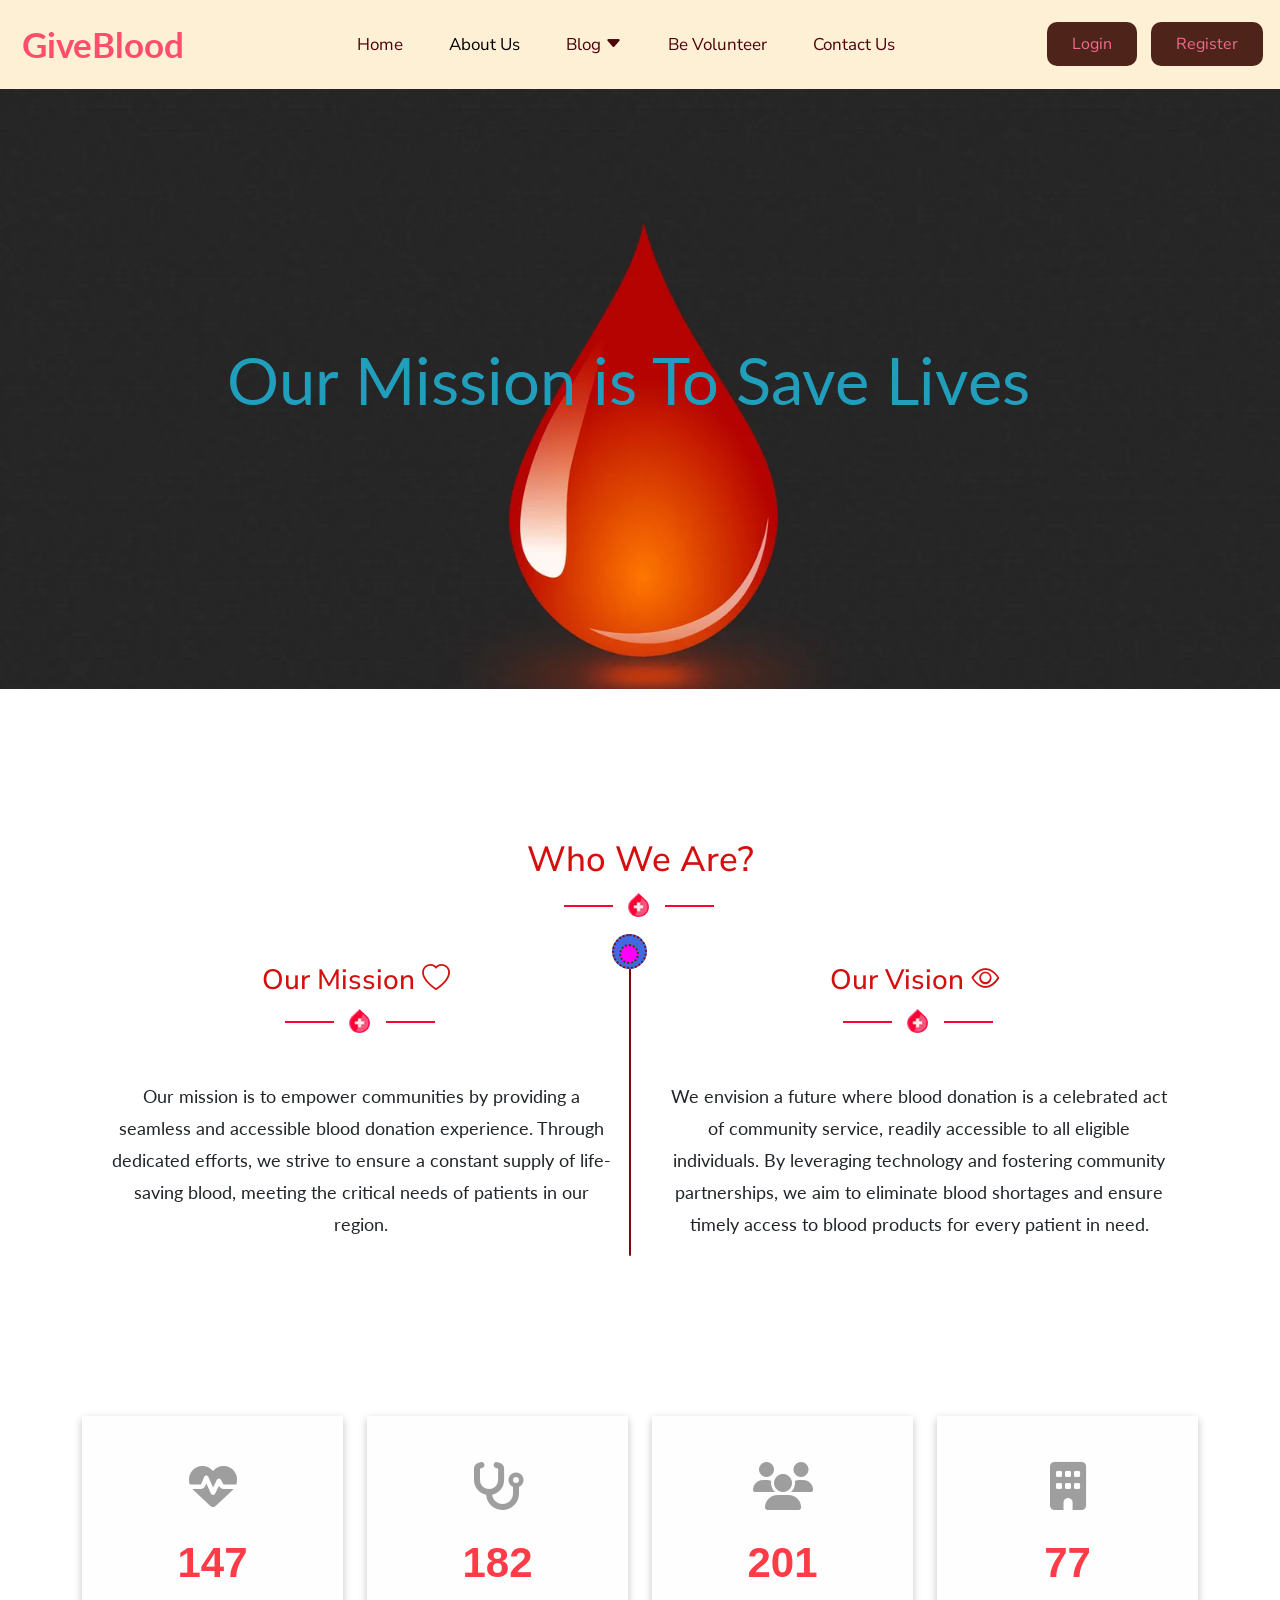
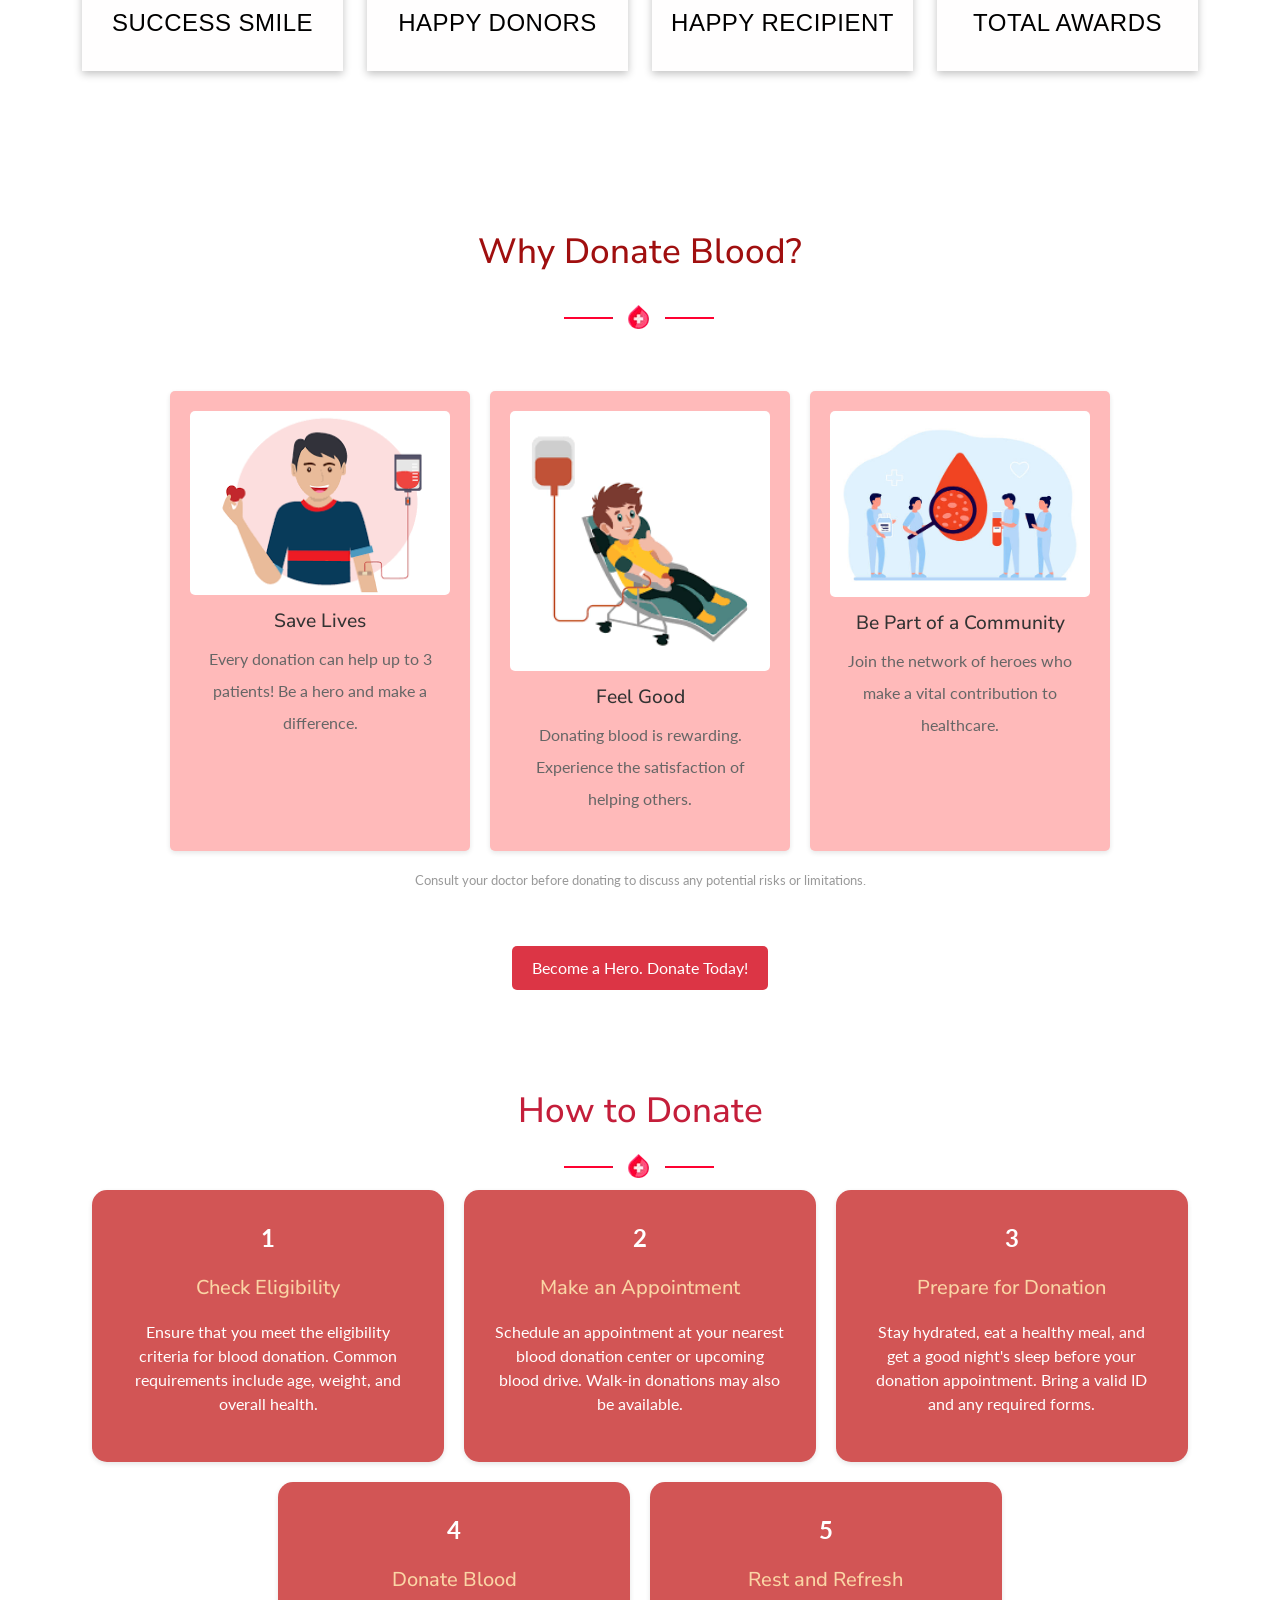
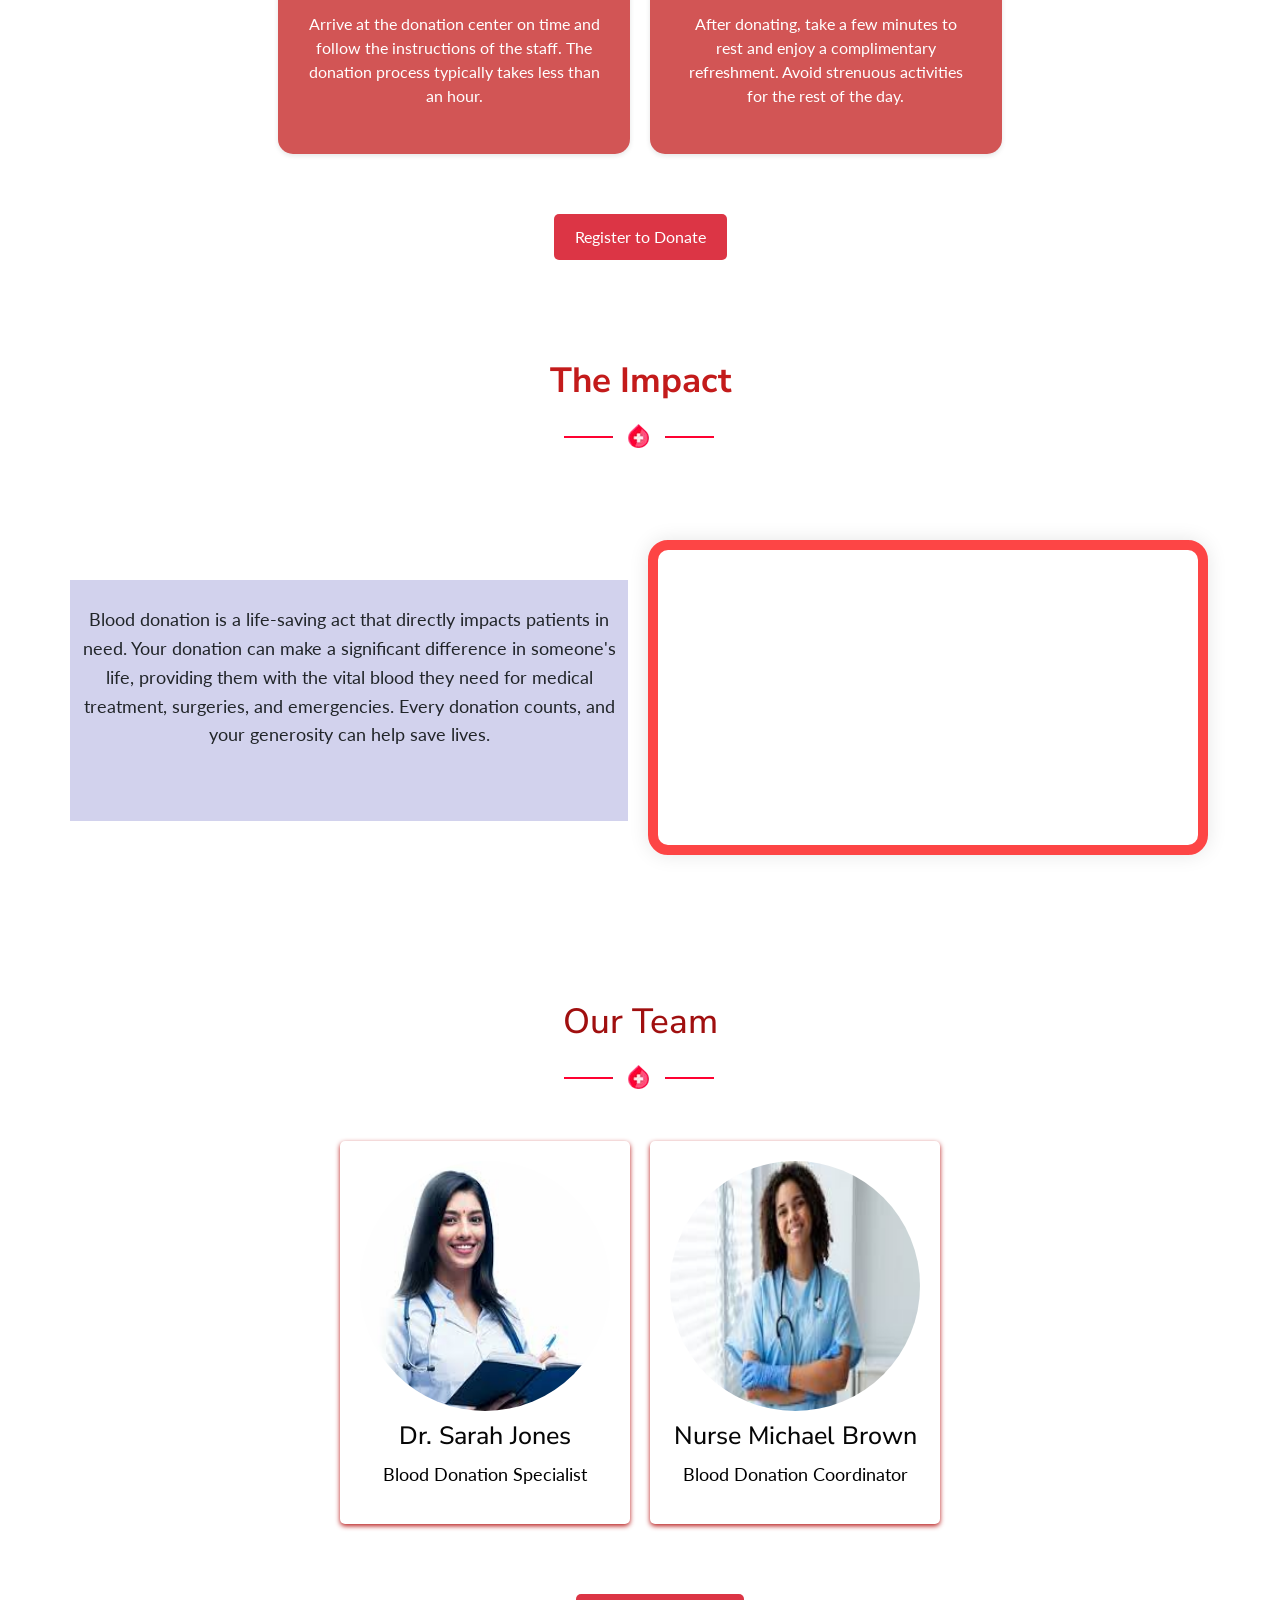
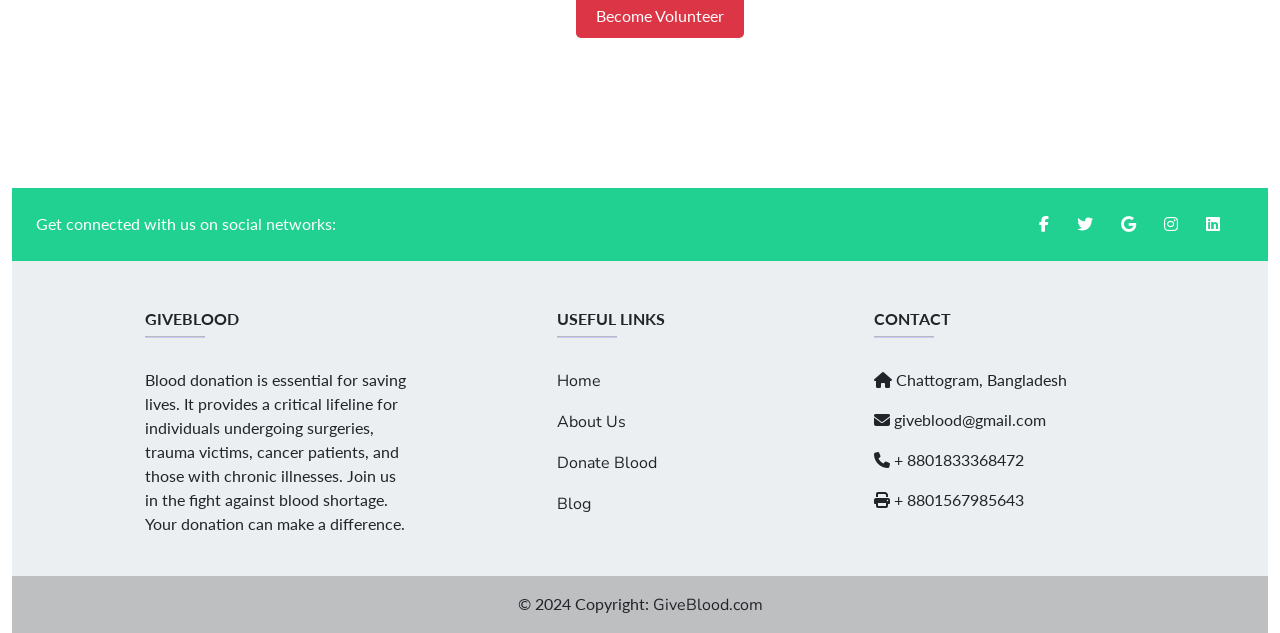
==== about.html @ bc2e9f0e "init" ====
<!DOCTYPE html>
<html lang="en">
<head>
    <meta charset="UTF-8">
    <meta name="viewport" content="width=device-width, initial-scale=1.0">
    <title>Give Blood -About Us</title>

    <!-- font awesome cdn -->
    <link rel="stylesheet" href="https://cdnjs.cloudflare.com/ajax/libs/font-awesome/6.5.2/css/all.min.css" integrity="sha512-SnH5WK+bZxgPHs44uWIX+LLJAJ9/2PkPKZ5QiAj6Ta86w+fsb2TkcmfRyVX3pBnMFcV7oQPJkl9QevSCWr3W6A==" crossorigin="anonymous" referrerpolicy="no-referrer" />
    <!-- google fonts link (Nunito) -->
    <link rel="preconnect" href="https://fonts.googleapis.com">
    <link rel="preconnect" href="https://fonts.gstatic.com" crossorigin>
    <link href="https://fonts.googleapis.com/css2?family=Nunito+Sans:ital,opsz,wght@0,6..12,200..   1000;1,6..12,200..1000&display=swap" rel="stylesheet">
    <!-- Lato font family link -->
    <link rel="preconnect" href="https://fonts.googleapis.com">
    <link rel="preconnect" href="https://fonts.gstatic.com" crossorigin>
    <link href="https://fonts.googleapis.com/css2?family=Lato:ital,wght@0,100;0,300;0,400;0,700;0,  900;1,100;1,300;1,400;1,700;1,900&display=swap" rel="stylesheet">

    <!-- bootstrap icon cdn -->
    <link rel="stylesheet" href="https://cdn.jsdelivr.net/npm/bootstrap-icons@1.11.3/font/bootstrap-icons.min.css">
    <!-- bootstrap css link -->
    <link rel="stylesheet" href="./assets/vendors/css/bootstrap.min.css">
    <!-- reset css link -->
    <link rel="stylesheet" href="./assets/css/reset.css">
    <!-- main css link -->
    <link rel="stylesheet" href="./assets/css/style.css">
    <!-- responsive css link -->
    <link rel="stylesheet" href="./assets/css/responsive.css">
</head>
<body>
    <!-- Header Start -->
    <header>
        <nav class="navbar navbar-expand-lg">
            <div class="container-fluid">
              <a class="navbar-brand" href="index.html">GiveBlood</a>
              <button class="navbar-toggler" type="button" data-bs-toggle="collapse" data-bs-target="#navbarSupportedContent" aria-controls="navbarSupportedContent" aria-expanded="false" aria-label="Toggle navigation">
                <span class="navbar-toggler-icon"></span>
              </button>
              <div class="collapse navbar-collapse justify-content-between" id="navbarSupportedContent">
                <ul class="navbar-nav ms-auto mb-2 mb-lg-0">
                  <li class="nav-item">
                    <a class="nav-link"  href="index.html">Home</a>
                  </li>
                  <li class="nav-item">
                    <a class="nav-link active" aria-current="page" href="about.html">About Us</a>
                  </li>
                  <li class="nav-item dropdown">
                    <a class="nav-link dropdown-toggle" href="blog.html" role="button" data-bs-toggle="dropdown" aria-expanded="false">
                      Blog <i class="bi bi-caret-down-fill"></i>
                    </a>
                    <ul class="dropdown-menu">
                      <li><a class="dropdown-item" href="blog.html">Blood Donation Tips</a></li>
                      <li><a class="dropdown-item" href="blog.html">Health & Wellness</a></li>
                      <li><a class="dropdown-item" href="blog.html">Community & Events</a></li>
                      <li><a class="dropdown-item" href="blog.html">Gallery</a></li>
                      <li><a class="dropdown-item" href="blog.html">Campaigns</a></li>
                      <li><a class="dropdown-item" href="blog.html">FAQs</a></li>
                    </ul>
                  </li>
                  <li class="nav-item">
                    <a class="nav-link" href="volunteer.html">Be Volunteer</a>
                  </li>
                  <li class="nav-item">
                    <a class="nav-link" href="contact.html">Contact Us</a>
                  </li>
                </ul>
                <div class="button ms-auto">
                  <button><a class="nav-link" href="login.html">Login</a></button>
                  <button><a class="nav-link" href="register.html">Register</a></button>
              </div>
              </div>
            </div>
          </nav>
    </header>
    <!-- Header End -->

    <!-- main section start -->
    <main>
        <!-- hero mission section start -->
        <section id="hero_about">
            <div class="container">
                <div class="row space col-lg-12">
                    <p>Our Mission is To Save Lives</p>
                </div>
            </div>
        </section>
        <!-- hero mission end -->
        

        <!-- our mission and vision start -->
        <section id="mission_vision">
            <span><h2>Who We Are?</h2></span>
            <img src="./assets/image/heading_line.png" alt="" class="text-center">
            <div class="container">
                <div class="mission ">
                    <h2>Our Mission <i class="bi bi-heart"></i></h2>
                    <img src="./assets/image/heading_line.png" alt="" class="text-center">
                    <p>Our mission is to empower communities by providing a seamless and accessible blood donation experience. Through dedicated efforts, we strive to ensure a constant supply of life-saving blood, meeting the critical needs of patients in our region.
                    </p>
                </div>
                <div class="vision">
                    <h2>Our Vision <i class="bi bi-eye"></i></h2>
                    <img src="./assets/image/heading_line.png" alt="" class="text-center">
                    <p>We envision a future where blood donation is a celebrated act of community service, readily accessible to all eligible individuals. By leveraging technology and fostering community partnerships, we aim to eliminate blood shortages and ensure timely access to blood products for every patient in need.</p>
                </div>
            </div>
        </section>
        <!-- our mission and vision end -->
        <!-- counter up section start -->
        <section class="section-counter">
          <div class="container">
            <div class="row">

              <div class="col-lg-3 col-md-6 col-sm-6 col-xs-12">
                <div class="counter-block text-center">
                  <i class="fa fa-heartbeat icon"></i>
                  <span class="counter">2578</span>                            
                  <h4>Success Smile</h4>
                </div>
              </div>

              <div class="col-lg-3 col-md-6 col-sm-6 col-xs-12">
                <div class="counter-block text-center">
                  <i class="fa fa-stethoscope icon"></i>
                  <span class="counter">3235</span>                            
                  <h4>Happy Donors</h4>
                </div>
              </div>

              <div class="col-lg-3 col-md-6 col-sm-6 col-xs-12">
                <div class="counter-block text-center">
                  <i class="fa fa-users icon"></i>
                  <span class="counter">3568</span>                             
                  <h4>Happy Recipient</h4>
                </div>
              </div>

              <div class="col-lg-3 col-md-6 col-sm-6 col-xs-12">
                <div class="counter-block text-center">
                  <i class="fa fa-building icon"></i>
                  <span class="counter">1364</span>                            
                  <h4>Total Awards</h4>
                </div>
              </div>
            </div>
          </div>
        </section>
        <!-- counter up section end -->
        <!-- why donate blood start -->
        <section class="why-donate">
            <h2>Why Donate Blood?</h2>
            <img src="./assets/image/heading_line.png" alt="" class="text-center">
            <div class="card-container">
              <div class="benefit-card col-lg-6 col-md-4">
                <img src="./assets/image/why_donate_blood_img_1.png" alt="Smiling South Asian woman after donating blood">
                <h3>Save Lives</h3>
                <p>Every donation can help up to 3 patients! Be a hero and make a difference.</p>
              </div>
              <div class="benefit-card col-lg-6 col-md-4">
                <img src="./assets/image/why_donate_blood_img_22.jpg" alt="Latino man giving thumbs up while donating blood">
                <h3>Feel Good</h3>
                <p>Donating blood is rewarding. Experience the satisfaction of helping others.</p>
              </div>
              <div class="benefit-card col-lg-6 col-md-4">
                <img src="./assets/image/donate_3.jpg" alt="Group of diverse friends at a blood drive">
                <h3>Be Part of a Community</h3>
                <p>Join the network of heroes who make a vital contribution to healthcare.</p>
              </div>
            </div>
            <p class="disclaimer">Consult your doctor before donating to discuss any potential risks or limitations.</p>
            <a href="login.html" class="btn btn-primary">Become a Hero. Donate Today!</a>
          </section>
          <!-- why donate blood end -->
          
          <!-- how to donate start -->
          
         <section id="how-to-donate" class="section">
            <div class="container">
                <h2>How to Donate</h2>
                <img src="./assets/image/heading_line.png" alt="" class="text-center">
                <div class="steps col-lg-12 col-md-6">
                    <div class="step">
                        <div class="step-number">1</div>
                        <div class="step-content">
                            <h3>Check Eligibility</h3>
                            <p>Ensure that you meet the eligibility criteria for blood donation. Common requirements include age, weight, and overall health.</p>
                        </div>
                    </div>
                    <div class="step col-lg-12 col-md-6">
                        <div class="step-number">2</div>
                        <div class="step-content">
                            <h3>Make an Appointment</h3>
                            <p>Schedule an appointment at your nearest blood donation center or upcoming blood drive. Walk-in donations may also be available.</p>
                        </div>
                    </div>
                    <div class="step col-lg-12 col-md-6">
                        <div class="step-number">3</div>
                        <div class="step-content">
                            <h3>Prepare for Donation</h3>
                            <p>Stay hydrated, eat a healthy meal, and get a good night's sleep before your donation appointment. Bring a valid ID and any required forms.</p>
                        </div>
                    </div>
                    <div class="step col-lg-12 col-md-6">
                        <div class="step-number">4</div>
                        <div class="step-content">
                            <h3>Donate Blood</h3>
                            <p>Arrive at the donation center on time and follow the instructions of the staff. The donation process typically takes less than an hour.</p>
                        </div>
                    </div>
                    <div class="step col-lg-12 col-md-6">
                        <div class="step-number">5</div>
                        <div class="step-content">
                            <h3>Rest and Refresh</h3>
                            <p>After donating, take a few minutes to rest and enjoy a complimentary refreshment. Avoid strenuous activities for the rest of the day.</p>
                        </div>
                    </div>
                </div>
                <div class="btn-container">
                    <a href="register.html" class="btn">Register to Donate</a>
                </div>
            </div>
        </section> 
          <!-- how to donate end -->
        
 <!-- impect -->
  <section id="impact">
    <div class="container">
        <h2>The Impact</h2>
        <img src="./assets/image/heading_line.png" alt="" class="text-center">
        <p><img src="./image/heading_line.png" alt=""></p>
        <div class="row col-lg-12 col-md-4">
            <div class="text-block col-lg-12 col-md-4">
                <p>Blood donation is a life-saving act that directly impacts patients in need. Your donation can make a significant difference in someone's life, providing them with the vital blood they need for medical treatment, surgeries, and emergencies. Every donation counts, and your generosity can help save lives.</p>
            </div>
            <div class="video-testimonial col-lg-12 col-md-4">
             
                <iframe width="560" height="315" src="https://www.youtube.com/embed/tf1kXVmrzqc?si=ySnagcKjy0_qIuaJ" title="YouTube video player" frameborder="0" allow="accelerometer; autoplay; clipboard-write; encrypted-media; gyroscope; picture-in-picture; web-share" referrerpolicy="strict-origin-when-cross-origin" allowfullscreen></iframe>
            </div>
        </div>
    </div>
</section> 


<!-- impect end -->
<!-- our team start -->
<section class="our-team">
    <h2>Our Team</h2>
    <img src="./assets/image/heading_line.png" alt="" class="text-center">
     <p><img src="./image/heading_line.png" alt=""></p>
    <div class="team-members">
        <div class="team-member">
            <img src="./assets/image/our_team_img_1.jpg" alt="Dr. Sarah Jones - Blood Donation Specialist" data-src="images/team-1.jpg" class="lazyload">
            <h3>Dr. Sarah Jones</h3>
            <p>Blood Donation Specialist</p>
        </div>
        <div class="team-member">
            <img src="./assets/image/our_team_img_2.jfif" alt="Nurse Michael Brown" data-src="images/team-2.jpg" class="lazyload">
            <h3>Nurse Michael Brown</h3>
            <p>Blood Donation Coordinator</p>
        </div>
    </div>
</section>
          
<!-- our team end -->
<!-- become a volunteer start -->
<section id="be_volunteer">
    <a href="volunteer.html" target="_blank" class="btn btn-primary">Become Volunteer</a>
</section>
          <!-- become a volunteer end -->
</main>
 <!-- main section end -->
 <!-- Footer Start -->
 <footer>
  <div class="container-fluid">
    <!-- Footer -->
    <footer
            class="text-center text-lg-start text-dark"
            style="background-color: #ECEFF1"
            >
      <!-- Section: Social media -->
      <section
               class="d-flex justify-content-between p-4 text-white"
               style="background-color: #21D192"
               >
        <!-- Left -->
        <div class="me-5">
          <span>Get connected with us on social networks:</span>
        </div>
        <!-- Left -->
  
        <!-- Right -->
        <div>
          <a href="https://www.facebook.com/" target="_blank" class="text-white me-4">
            <i class="fab fa-facebook-f"></i>
          </a>
          <a href="https://www.twitter.com/" target="_blank" class="text-white me-4">
            <i class="fab fa-twitter"></i>
          </a>
          <a href="https://www.google.com/" target="_blank"  class="text-white me-4">
            <i class="fab fa-google"></i>
          </a>
          <a href="https://www.instagram.com/" target="_blank"  class="text-white me-4">
            <i class="fab fa-instagram"></i>
          </a>
          <a href="https://bd.linkedin.com/" target="_blank"  class="text-white me-4">
            <i class="fab fa-linkedin"></i>
          </a>
        </div>
        <!-- Right -->
      </section>
      <!-- Section: Social media -->
  
      <!-- Section: Links  -->
      <section class="">
        <div class="container text-center text-md-start mt-5">
          <!-- Grid row -->
          <div class="row mt-3">
            <!-- Grid column -->
            <div class="col-md-3 col-lg-4 col-xl-3 mx-auto mb-4">
              <!-- Content -->
              <h6 class="text-uppercase fw-bold">GiveBlood</h6>
              <hr
                  class="mb-4 mt-0 d-inline-block mx-auto"
                  style="width: 60px; background-color: #7c4dff; height: 2px"
                  />
              <p>
                Blood donation is essential for saving lives. It provides a critical lifeline for individuals undergoing surgeries, trauma victims, cancer patients, and those with chronic illnesses. Join us in the fight against blood shortage. Your donation can make a difference.
              </p>
            </div>
            <!-- Grid column -->
            <!-- Grid column -->
            <div class="col-md-3 col-lg-2 col-xl-2 mx-auto mb-4">
              <!-- Links -->
              <h6 class="text-uppercase fw-bold">Useful links</h6>
              <hr
                  class="mb-4 mt-0 d-inline-block mx-auto"
                  style="width: 60px; background-color: #7c4dff; height: 2px"
                  />
              <p>
                <a href="index.html" class="text-dark">Home</a>
              </p>
              <p>
                <a href="about.html" class="text-dark">About Us</a>
              </p>
              <p>
                <a href="donate_blood.html" class="text-dark">Donate Blood</a>
              </p>
              <p>
                <a href="blog.html" class="text-dark">Blog</a>
              </p>
            </div>
            <!-- Grid column -->
  
            <!-- Grid column -->
            <div class="col-md-4 col-lg-3 col-xl-3 mx-auto mb-md-0 mb-4">
              <!-- Links -->
              <h6 class="text-uppercase fw-bold">Contact</h6>
              <hr
                  class="mb-4 mt-0 d-inline-block mx-auto"
                  style="width: 60px; background-color: #7c4dff; height: 2px"
                  />
              <p><i class="fas fa-home mr-3"></i> Chattogram, Bangladesh</p>
              <p><i class="fas fa-envelope mr-3"></i> giveblood@gmail.com</p>
              <p><i class="fas fa-phone mr-3"></i> + 8801833368472</p>
              <p><i class="fas fa-print mr-3"></i> + 8801567985643</p>
            </div>
            <!-- Grid column -->
          </div>
          <!-- Grid row -->
        </div>
      </section>
      <!-- Section: Links  -->
  
      <!-- Copyright -->
      <div
           class="text-center p-3"
           style="background-color: rgba(0, 0, 0, 0.2)"
           >
        © 2024 Copyright:
        <a class="text-dark" href="https://giveblood.com/"
           >GiveBlood.com</a
          >
      </div>
      <!-- Copyright -->
    </footer>
    <!-- Footer -->
</div>
<!-- End of .container -->
</footer>
<!-- Footer End -->
         
  <!-- jquery JS src -->
 <script src="./assets/vendors/js/jquery-3.7.1.min.js"></script>
 <!-- counter up plugin js src -->
 <script src="./assets/vendors/js/jquery.waypoints.min.js"></script>
 <script src="./assets/vendors/js/jquery.counterup.min.js"></script>
 <!-- bootstrap JS src -->
 <script src="./assets/vendors/js/bootstrap.bundle.min.js"></script>
 <!-- Main Jquery JS src -->
 <script src="./assets/js/jquery.js"></script>
 <!-- main app.js src -->
 <script src="./assets/js/app.js"></script>
</body>
</html>
---- assets/css/style.css ----
/* hero section css start */
#hero .inner_container{
    width: 50%;
}
#hero{
    background-image: url(./../image/banner_bg.avif);
    background-position: right;
    background-repeat: no-repeat;
    height:600px;
    display: flex;
    align-items: center;
}
#hero .inner_container h1 {
    font-size: 40px;
    line-height: 70px;
    font-weight: 400px;
    color:#C41E3A;
    padding-top: 14px;
    padding-bottom: 17px;
    text-transform: uppercase;
  }
#hero .inner_container p{
    font-size: 16px;
    color:black;
    line-height: 32px;
    padding-bottom: 35px;
  }
#hero .join_btn{
    border-radius: 4px;
    background-color: #A41214;
    border: none;
    color: #fff;
    text-align: center;
    font-size: 25px;
    padding: 16px;
    width: 220px;
    transition: all 0.5s;
    cursor: pointer;
    margin: 36px;
    box-shadow: 0 10px 20px -8px rgba(0, 0, 0,.7);
}

#hero .join_btn{
    cursor: pointer;
    display: inline-block;
    position: relative;
    transition: 0.5s;
  }
  

#hero .join_btn:after {
    content: '»';
    position: absolute;
    opacity: 0;  
    top: 14px;
    right: -20px;
    transition: 0.5s;
  }
  

#hero .join_btn:hover{
    padding-right: 24px;
    padding-left:8px;
  }
  

#hero .join_btn:hover:after {
    opacity: 1;
    right: 10px;
}
  
/* hero section css end */

/* donation process css start */
#donation{
    margin-bottom: 100px;
}
#donation h2{
    font-size: 35px;
    color: #9F2042;
}
#donation p{
    font-size: 20px;
}
#donation .card{
    transition: 0.5s ;
}
#donation .card:hover{
    transform: scale(1.05) ;
    box-shadow: rgba(50, 50, 93, 0.25) 0px 13px 27px -5px, rgba(255, 80, 80, 2.3) 0px 8px 16px -8px;;
}
#donation .card-body h2{
    padding: 20px 0 ;
    position: relative;
    color:#175676;
}
#donation .card-body p{
    padding: 0 0 10px;
    color: #540804;
}
#donation .card-body img{
    transition: transform .2s;
}
#donation .card-body img:hover{
  transform: rotate(5deg);
  transition: transform 0.3s ease-in-out;
}
#donation .card-body h2::after{
    position: absolute;
    content: "";
    width: 0%;
    height: 2px;
    background-color: #f45b5b;
    right: 0;
    bottom: 0;
    transition: 0.5s;
}
#donation .card-body h2:hover::after,
#donation .card-body h2.active::after {
    width: 50%;
    left: 0;
    right: auto;
}

/* donation process css end */

/* our volunteers css start */
#volunteers{
    margin-bottom: 100px;
}
#volunteers h2{
    font-size: 35px;
    color: #9F2042;
}
#volunteers p{
    font-size: 20px;
}
  .team-layout-1 {
    text-align: center;
    position: relative;
    overflow: hidden;
    border: 1px solid #EEE;
  }
  .team-layout-1 .team-member img {
    vertical-align: middle;
    width: 100%;
  }
  .team-layout-1 .team-info {
    padding: 5px 12px;
    text-align: center;
  }
  .team-layout-1 h3 {
    font-family: 'Dosis', sans-serif;
    text-transform: uppercase;
    margin: 15px 0 0 0;
    font-size: 22px;
    letter-spacing: 0.03em;
    font-weight: 700;
    color: #1A1A1A;
  }
  .team-layout-1 h4 {
    font-family: 'Dosis', sans-serif;
    color: #808080;
    text-transform: uppercase;
    font-size: 18px;
    letter-spacing: 0.03em;
    font-weight: 600;
  }
  .team-layout-1 p {
    margin-top: 0;
  }
  .team-layout-1 .team-content {
    background: #F8F9FA;
  }
  .team-layout-1 .team-content .team-social-share {
    border-top: 1px solid #EEE;
    margin: 0px 0px;
    padding: 15px;
  }
  .team-layout-1 .team-content .team-social-share a {
    display: inline-block;
    height: 40px;
    line-height: 40px;
    margin: 0 2px;
    text-align: center;
    font-size: 20px;
    width: 40px;
    color: #FE3C47;
    border: 1px solid #EEE;
    background: #FFFFFF;
  }
  .team-layout-1 .team-content .team-social-share a:hover {
    color: #d3010d;
  }
/* our volunteers css end */

/* testimonial section css start */
#testimonial{
    margin-bottom: 100px;
}
#testimonial h2{
    font-size: 35px;
    color: #9F2042;
}
#testimonial p{
    font-size: 16px;
}
#testimonial .card-title{
    font-size: 25px;
    color: black;
}
/* testimonial section css end */

/* about us page css start */

/* hero section start */

#hero_about{
    background-image: url(./../image/home_1_slider_1.webp);
    height: 550px;
    background-size: cover;
    background-repeat: no-repeat;
    height:600px;
    display: flex;
    align-items: center;
    margin-bottom: 100px;
}
#hero_about p{
    text-align: center;
    width: 100%;
    font-size: 65px;
    color:#219ebc;
}
/* hero section end */

/* our mission and vision */

#mission_vision {
    padding: 50px 0;
    text-align: center;
}
#mission_vision #line_img{
    padding-bottom: 20px;
}
#mission_vision .container {
    display: flex;
    justify-content: space-around;
    align-items: flex-start;
    position: relative; /* Add relative positioning to the container */
}
#mission_vision span h2{
    font-size: 35px;
}
#mission_vision img{
    margin-bottom: 35px;
}
#mission_vision .mission,
#mission_vision .vision {
    width: 45%; /* Adjust width as needed */
}

#mission_vision .vision::before {
    content: "";
    position: absolute;
    top: 50%;
    width: 2px;
    height: 100%;
    background-color: #7e0808; /* Adjust color as needed */
    transform: translateY(-50%);
}
#mission_vision .mission::before{
    content: "";
    position: absolute;
    width: 35px;
    height: 35px;
    border-radius: 50%;
    border: 2px dotted #7e0808;
    top: -10%;
    left: 47.5%;
    background-color: #4169E1;
    z-index: 99;
}
#mission_vision .mission::after{
    content: "";
    position: absolute;
    width: 20px;
    height: 20px;
    border-radius: 50%;
    border: 2px dotted #025402;
    top: -6.8%;
    left: 48.15%;
    background-color: 	#FF00FF;
    z-index: 99;
}

#mission_vision .vision::before {
    left: 49%; /* Adjust position as needed */
}

#mission_vision h2 {
    font-size: 28px;
    color: #d50e0e;
    text-align: center;
    margin-bottom: 10px;
    position: relative; /* Add relative positioning to the headings */
}
#mission_vision #symbol{
    font-size: 20px;
    color:	#DE3163;
    margin-left: 150px;
    padding-bottom: 20px;
}
#mission_vision i {
    margin-right: 10px;
}

#mission_vision p {
    font-size: 18px;
    line-height: 32px;
}

/* our mission and vision end */

/* counter up section css start */
.section-counter {
  position: relative;
  overflow: hidden;
  padding: 80px 0px;
}
.section-counter .counter-block {
  margin: 30px 0;
  background: #fffefe;
  padding: 25px 0;
  box-shadow: rgba(0, 0, 0, 0.24) 0px 3px 8px;
}
.section-counter .counter-block h4 {
  margin-top: 15px;
  font-family: 'Source Sans Pro', sans-serif;
  font-weight: 500;
  font-family: 'Dosis', sans-serif;
  font-size: 24px;
  text-align: center;
  text-transform: uppercase;
  color: #000000;
  letter-spacing: 0.02em;
  position: relative;
}
.section-counter .counter-block .counter {
  display: block;
  margin-top: 0px;
  font-size: 42px;
  color: #FE3C47;
  font-weight: 600;
  font-family: 'Dosis', sans-serif;
}
.section-counter .counter-block .icon{
  border-radius: 0;
  font-size: 48px;
  line-height: 50px;
  margin: 20px 0;
  text-align: center;
  color: #111;
  opacity: 0.4;
}

/* counter up section css end */

/* why donate blood css start */
.why-donate {
    padding: 50px 0;
    text-align: center;
  }
  
  .why-donate h2 {
    font-size: 35px;
    margin-bottom: 30px;
    color: #a00f0f;
  }
  
  .card-container {
    display: flex;
    flex-wrap: wrap;
    justify-content: center;
    gap: 20px;
  }
  
  .benefit-card {
    background-color: #ffbaba;
    border-radius: 5px;
    padding: 20px;
    width: 300px; /* Adjust width as needed */
    box-shadow: 0 2px 5px rgba(0, 0, 0, 0.1);
    transition: all 0.2s ease-in-out;
  }
  
  .benefit-card:hover {
    transform: scale(1.02);
  }
  
  .benefit-card img {
    width: 100%;
    border-radius: 5px;
    margin-bottom: 15px;
  }
  
  .benefit-card h3 {
    font-size: 1.2rem;
    margin-bottom: 10px;
    color: #333;
  }
  
  .benefit-card p {
    font-size: 1rem;
    line-height: 32px;
    color: #666;
  }
  
  .disclaimer {
    margin-top: 20px;
    font-size: 0.8rem;
    color: #999;
    padding-bottom: 20px;
  }
  
  .btn-primary {
    display: inline-block;
    padding: 10px 20px;
    background-color: #e74c3c; /* Replace with your primary color */
    color: #fff;
    border: none;
    border-radius: 5px;
    font-size: 1rem;
    margin-top: 20px;
    cursor: pointer;
    transition: all 0.2s ease-in-out;
  }
  
  .btn-primary:hover {
    background-color: #c0392b;
  }
  /* why donate blood end */

  /* how to donate css start */
  #how-to-donate {
    background-color: #ffffff;
    padding: 50px 0;
    text-align: center;
}
#how-to-donate h2{
    font-size: 35px;
    margin-bottom: 20px;
    color:#C41E3A;
    text-align: center;
}
.steps {
    display: flex;
    flex-wrap: wrap;
    justify-content: center;
}

.step {
    width: calc(33.33% - 20px);
    margin: 0 10px 20px;
    padding: 30px;
    background-color: #d25555;
    box-shadow: 0 2px 5px rgba(0, 0, 0, 0.1);
    border-radius: 15px;
    text-align: center;
    transition: transform 0.3s ease;
}

.step:hover {
    transform: translateY(-5px);
}

.step-number {
    font-size: 24px;
    font-weight: bold;
    color: #ffffff; 
    margin-bottom: 20px;
}

.step-content h3 {
    font-size: 20px;
    margin-bottom: 20px;
    color: 	#FAD5A5; 
}

.step-content p {
    font-size: 16px;
    color: #ffffff;
    line-height: 1.5;
}
.btn-container {
    text-align: center; 
    margin-top: 40px; 
}
.btn:hover {
    background-color: #c82333; 
}
.btn {
    display: inline-block;
    background-color: #dc3545;
    color: #fff;
    padding: 10px 20px;
    text-decoration: none;
    border-radius: 5px;
    transition: background-color 0.3s ease;
    margin: auto;
}

.btn:hover {
    background-color: #c82333; 
}

  /* how to donate css end */

/* impect css start*/
#impact {
    padding: 50px 0;
    text-align: center;
}

#impact h2 {
    font-size: 35px;
    font-weight: bold;
    margin-bottom: 20px;
    color:#c31b1b;
    text-align: center;
}

#impact .text-block {
    margin: 80px 0px;
    width: 50%;
    background-color: #d2d2ed;
}

#impact .text-block p {
    font-size: 18px;
    line-height: 1.6;
    text-align: center;
    padding-top: 25px;
}

#impact .video-testimonial {
    width: 50%; 
    padding: 40px 20px;
}

#impact .video-testimonial iframe {
    border: 10px solid #fd4545; 
    border-radius: 20px; 
    box-shadow: 0 0 20px rgba(0, 0, 0, 0.1); 
    transition: transform 0.3s ease; 
}

#impact .video-testimonial:hover iframe {
    transform: scale(1.05); 
}
/* impect css end */


 /* volunteer section css start */

  .volunteer {
    padding: 50px 0;
    text-align: center;
  }
  
  .volunteer h2 {
    font-size: 35px;
    margin-bottom: 15px;
    color: #a00f0f;
  }
 .volunteer span{
    font-size:  20px;
 }
  .card-container {
    display: flex;
    flex-wrap: wrap;
    justify-content: center;
    gap: 20px;
    margin-top: 50px;
  }
  
  .volunteer_card {
    background-color: #fcfcfc;
    border-radius: 5px;
    padding: 20px;
    width: 300px; /* Adjust width as needed */
    box-shadow: 0 2px 5px rgba(0, 0, 0, 0.1);
    transition: all 0.2s ease-in-out;
  }
  
  .volunteer_card:hover {
    transform: scale(1.02);
  }
  
  .volunteer_card img {
    width: 100%;
    border-radius: 5px;
    margin-bottom: 15px;
  }
  
  .volunteer_card h3 {
    font-size: 1.2rem;
    margin-bottom: 10px;
    color: #333;
  }
  
  .volunteer_card p {
    font-size: 1rem;
    line-height: 32px;
    color: #666;
  }

  .btn-primary {
    display: inline-block;
    padding: 10px 20px;
    background-color: #e74c3c; /* Replace with your primary color */
    color: #fff;
    border: none;
    border-radius: 5px;
    font-size: 1rem;
    margin-top: 20px;
    cursor: pointer;
    transition: all 0.2s ease-in-out;
  }
  
  .btn-primary:hover {
    background-color: #c0392b;
  }

  /* volunteer section css end */

  /* our team css start */

.our-team {
    padding: 50px 0;
    text-align: center;
  }
  
  .our-team h2 {
    font-size:35px;
    margin-bottom: 20px;
    color: #a00f0f;
  }
  
  .team-members {
    display: flex;
    flex-wrap: wrap;
    justify-content: center;
    gap: 20px;
  }
  
  .team-member {
    text-align: center;
    padding: 20px;
    border-radius: 5px;
    box-shadow: 0 2px 5px rgba(184, 27, 27, 2.1);
  }
  .team-member:hover{
    transform: skew(1deg) scale(1.05);
    background-color: #d25555;
  }
  .team-member img {
    width: 250px;
    height: 250px;
    border-radius: 50%;
    margin-bottom: 10px;
  }
  .team-member img:hover{
    border: 3px solid #540000;
  }
  .team-member h3 {
    font-size: 25px;
    margin-bottom: 10px;
    color: #060606;
  }
  .team-member p {
    font-size: 18px;
    color: #000000;
  }
  
  /* our team css end */
 /* Style for Volunteer Opportunities section */
#be_volunteer a{
    margin-left: 45%;
    margin-bottom: 150px;
}
/* volunteer css end */
/* about us page css end */

/* blog page css start */
#blog{
  background-image: url(./../image/blog_hero_bg.avif);
  background-repeat: no-repeat;
  background-size: cover;
  background-position: center;
  height: 600px;
}
#blog h1{
  padding-top: 100px;
  color: #1D1A39;
}
#blog p{
  font-size: 20px;
  color: #ffffff;
  padding-top: 100px;
}
#items{
  display: flex;
  justify-content: center;
  align-items: center;
  margin: 100px 0;
}
#items button{
  background-color: #f39f5a;
  padding: 15px 25px;
}
#items button span i{
  color: black;
  font-size: 16px;
  padding: 10px;
}
#items button p{
  color:#1D1A39;
  font-size: 16px;
  display: inline-flex;
}
#blood{
  position: relative;
}
#blood p{
  text-align: center;
  font-size: 20px;
  color:#1D1A39;
  font-weight: 700;
}
#blood ul{
  position: relative;
}
#blood ul li{
  position: relative;
  left: 0;
  color: #1D1A39;
  margin: 4px 0;
  border-left: 2px solid #451952;
  transition: 0.5s;
  cursor: pointer;
  background-color: #f5e5e5;
}
#blood ul li:hover{
  left: 10px;
}

#blood  ul li span {
  position: relative;
  padding: 8px;
  padding-left: 12px;
  display: inline-block;
  z-index: 1;
  transition: 0.5s;
}
#blood  ul li:hover span {
  color: #fff;
}
#blood  ul li:before {
  content: "";
  position: absolute;
  width: 100%;
  height: 100%;
  background: #ae445a;
  transform: scaleX(0);
  transform-origin: left;
  transition: 0.5s;
}
#blood  ul li:hover:before {
  transform: scaleX(1);
}

/* gallery css start */
.section-content-block {
  padding: 100px 0 100px 0;
  background: #FFFFFF;
}
.section-secondary-bg {
  background: #F9FAFB !important;
}
.section-heading-wrapper {
  margin-bottom: 32px;
}
.section-heading {
  font-size: 32px;
  line-height: 36px;
  font-weight: normal;
  margin-bottom: 12px;
}
.section-heading:after,
.section-heading:before {
  display: none;
}
.section-subheading {
  font-size: 18px;
  padding: 0px;
}
.no-padding-gallery .gallery-container {
  padding: 0px;
  margin: 0;
}
.gallery-light-box {
  display: block;
  overflow: hidden;
  position: relative;
}
.gallery-light-box .gallery-img {
  display: block;
  position: relative;
  max-width: 100%;
  padding: 6px;
}
.gallery-light-box .gallery-img:before {
  background: rgba(237, 47, 44, 0.1);
  width: 100%;
  height: 0px;
  position: absolute;
  top: 0;
  left: 0;
  content: '';
  -webkit-transition: all 0.5s ease-out;
  -moz-transition: all 0.5s ease-out;
  -o-transition: all 0.5s ease-out;
  transition: all 0.5s ease-out;
}
.gallery-light-box .gallery-img:after {
  font-family: FontAwesome;
  content: '\f1c5';
  position: absolute;
  right: 150%;
  margin-left: -21px;
  bottom: -64px;
  background: #FFFFFF;
  color: #FE3C47;
  text-align: center;
  width: 42px;
  height: 42px;
  line-height: 42px;
  -webkit-border-radius: 100%;
  -moz-border-radius: 100%;
  border-radius: 100%;
  -webkit-background-clip: padding-box;
  -moz-background-clip: padding;
  background-clip: padding-box;
  -webkit-transition: all 0.5s ease-out;
  -moz-transition: all 0.5s ease-out;
  -o-transition: all 0.5s ease-out;
  transition: all 0.5s ease-out;
}
.gallery-light-box .gallery-img img {
  width: 100%;
  max-width: 100%;
  display: block;
  opacity: 1;
  -webkit-transition: all 0.7s ease-out;
  -moz-transition: all 0.7s ease-out;
  -o-transition: all 0.7s ease-out;
  transition: all 0.7s ease-out;
}
.gallery-light-box:hover .gallery-img:before {
  background: rgba(237, 47, 44, 0.5);
  width: 100%;
  height: 1500px;
}
.gallery-light-box:hover .gallery-img:after {
  opacity: 1;
  top: 50%;
  left: 50%;
  margin-top: -24px;
}
.gallery-light-box:hover .gallery-img img {
  opacity: 0.4;
}
.gallery-light-box:hover .gallery-img figcaption {
  bottom: 0px;
  left: 0;
}
/* gallery css end */

/* faq section start */
#faq {
  margin: 150px;
}
#faq h2{
  font-size: 35px;
  color: red;
}

.layout {
  width: 600px;
  margin: auto;
}

.accordion {
  padding: 10px;
  margin-top: 10px;
  margin-bottom: 10px;
  background: rgb(105, 206, 105);
  border-radius: 10px;
}

.accordion__question p {
  margin: 5px;
  padding: 0;
  font-family: Verdana;
  font-size: 20px;
}

.accordion__answer p {
  margin: 5px;
  padding: 10px;
  font-size: large;
  font-family: Verdana, Geneva, Tahoma, sans-serif;
  color: rgb(255, 255, 255);
  background: rgb(82, 170, 122);
  border-radius: 10px;
}

.accordion:hover {
  cursor: pointer;
}

.accordion__answer {
  display: none;
}

.accordion.active .accordion__answer {
  display: block;
}
@media (max-width: 600px) {
  .accordion {
      max-width: 100%;
  }
}
/* faq section end */

/* campaign section css start */

.event-latest {
  background: #F8F9FA;
  position: relative;
  margin-bottom: 30px;
}
.event-latest .event-latest-thumbnail a {
  display: block;
}
.event-latest .event-latest-thumbnail a img {
  vertical-align: middle;
  width: 220px;
  height: 220px;
}
.event-latest .latest-date {
  border: 2px solid #333333;
  border-radius: 0px;
  background: #333333;
  color: #FFFFFF;
  display: inline-block;
  font-size: 16px;
  letter-spacing: 0.5px;
  margin-bottom: 15px;
  padding: 2px 20px 0;
  text-decoration: none;
  text-transform: uppercase;
  transition: all 0.3s ease 0s;
}
.event-latest .event-details {
  padding: 10px 15px 0 0;
}
.event-latest .event-latest-title {
  font-weight: 500;
  margin-bottom: 15px;
  font-size: 24px;
  text-transform: uppercase;
}
.event-latest .event-latest-title a {
  color: #FE3C47;
}
.event-latest .event-latest-title a:hover {
  color: #fe0917;
}
.event-latest .event-latest-details {
  font-size: 14px;
  margin-bottom: 16px;
}
.event-latest .event-latest-details a {
  border-right: 1px solid #a1a1a1;
  color: #6e6e6e;
  display: inline-block;
  line-height: 14px;
  margin-right: 3px;
  padding-right: 8px;
  transition: all 0.3s ease 0s;
}
.event-latest .event-latest-details a:last-child {
  border-right: medium none;
  margin-right: 0;
  padding-right: 0;
}
.event-latest .event-latest-details a:hover {
  color: #212121;
}
.hidden-campaigns {
  display: none; /* Initially hide the additional campaigns */
}

.show {
  display: block; /* Show the additional campaigns when toggled */
}
#loadMoreBtn{
  margin-bottom: 50px;
}
/* campaign section css end */

/* healthy section start */
#healthy-section {
  padding: 50px 0;
  background-color: #f7f7f7;
}

#healthy-section h2 {
  color: #333;
}

.featured-article, .article-card {
  margin-bottom: 30px;
  background-color: #fff;
  padding: 20px;
}

.featured-article img, .article-card img {
  width: 100%;
  height: auto;
  margin-bottom: 20px;
}

.featured-article h3, .article-card h4 {
  color: #333;
}

.featured-article p, .article-card p {
  color: #666;
}

.btn-primary {
  background-color: #dc3545;
  color: #fff;
}

.btn-secondary {
  background-color: #007bff;
  color: #fff;
}
.hidden-content {
  display: none;
}

.hidden-content.show {
  display: block;
}
/* healthy section end */
/* blog page css end */





/* contact page css start */
#contact_hero{
  background-image: url(./../image/contact_hero.webp);
  background-size: cover;
  background-repeat: no-repeat;
  height:600px;
  display: flex;
  align-items: center;
  margin-bottom: 100px;
}
.section-contact-block {
  position: relative;
  overflow: hidden;
}
.section-contact-block .content-block {
  padding: 0 48px 0 0;
}
.section-contact-block .contact-title {
  font-size: 24px;
  border-bottom: 3px solid #eeeeee;
  color: #5c5c5c;
  padding-bottom: 15px;
  position: relative;
}
.section-contact-block .contact-title:after {
  bottom: -3px;
  content: "";
  height: 3px;
  left: 0;
  position: absolute;
  width: 32px;
  background: #FE3C47;
}
.section-contact-block .contact-info li {
  margin-bottom: 24px;
}
.section-contact-block .contact-info .icon-container {
  display: inline-block;
  background: #FE3C47;
  color: #FFFFFF;
  width: 32px;
  height: 32px;
  line-height: 32px;
  text-align: center;
  margin-right: 5px;
}
.section-contact-block .contact-info .icon-container i {
  font-size: 14px;
}
.section-contact-block .contact-info address {
  display: inline-block;
}
.section-contact-block .contact-info a {
  color: #333333;
}
.section-contact-block .contact-info a:hover {
  color: #FE3C47;
}
.section-contact-block .contact-form-block {
  padding: 0 0 0 0px;
}
.section-contact-block #contact-form input[type=text],
.section-contact-block #contact-form input[type=email],
.section-contact-block #contact-form input[type=url],
.section-contact-block #contact-form input[type=password] {
  border: 0px;
  border-bottom: 1px solid #EEE;
  line-height: 42px;
  height: 42px;
  margin-bottom: 24px;
  padding-left: 2px;
  -webkit-border-radius: 0;
  -moz-border-radius: 0;
  border-radius: 0;
  -webkit-background-clip: padding-box;
  -moz-background-clip: padding;
  background-clip: padding-box;
  -webkit-box-shadow: 0 0 0 0 rgba(0, 0, 0, 0.16);
  -moz-box-shadow: 0 0 0 0 rgba(0, 0, 0, 0.16);
  box-shadow: 0 0 0 0 rgba(0, 0, 0, 0.16);
  -webkit-box-shadow: inset 0 0 0 0 rgba(0, 0, 0, 0.2);
  -moz-box-shadow: inset 0 0 0 0 rgba(0, 0, 0, 0.2);
  box-shadow: inset 0 0 0 0 rgba(0, 0, 0, 0.2);
  -webkit-transition: 0.3s 0.2s ease-out;
  -moz-transition: 0.3s 0.2s ease-out;
  -o-transition: 0.3s 0.2s ease-out;
  transition: 0.3s 0.2s ease-out;
}
.section-contact-block #contact-form input[type=text]:focus,
.section-contact-block #contact-form input[type=email]:focus,
.section-contact-block #contact-form input[type=url]:focus,
.section-contact-block #contact-form input[type=password]:focus {
  -webkit-box-shadow: 0 0 0 0 rgba(0, 0, 0, 0.16);
  -moz-box-shadow: 0 0 0 0 rgba(0, 0, 0, 0.16);
  box-shadow: 0 0 0 0 rgba(0, 0, 0, 0.16);
  -webkit-box-shadow: inset 0 0 0 0 rgba(0, 0, 0, 0.2);
  -moz-box-shadow: inset 0 0 0 0 rgba(0, 0, 0, 0.2);
  box-shadow: inset 0 0 0 0 rgba(0, 0, 0, 0.2);
  border: 0px;
  border-bottom: 1px solid #a1a1a1;
}
.section-contact-block #contact-form textarea {
  border: 0px;
  border-bottom: 1px solid #EEE;
  padding-left: 2px;
  margin-bottom: 24px;
  -webkit-border-radius: 0;
  -moz-border-radius: 0;
  border-radius: 0;
  -webkit-background-clip: padding-box;
  -moz-background-clip: padding;
  background-clip: padding-box;
  -webkit-box-shadow: 0 0 0 0 rgba(0, 0, 0, 0.16);
  -moz-box-shadow: 0 0 0 0 rgba(0, 0, 0, 0.16);
  box-shadow: 0 0 0 0 rgba(0, 0, 0, 0.16);
  -webkit-box-shadow: inset 0 0 0 0 rgba(0, 0, 0, 0.2);
  -moz-box-shadow: inset 0 0 0 0 rgba(0, 0, 0, 0.2);
  box-shadow: inset 0 0 0 0 rgba(0, 0, 0, 0.2);
  -webkit-transition: 0.3s 0.2s ease-out;
  -moz-transition: 0.3s 0.2s ease-out;
  -o-transition: 0.3s 0.2s ease-out;
  transition: 0.3s 0.2s ease-out;
}
.section-contact-block #contact-form textarea:focus {
  -webkit-box-shadow: 0 0 0 0 rgba(0, 0, 0, 0.16);
  -moz-box-shadow: 0 0 0 0 rgba(0, 0, 0, 0.16);
  box-shadow: 0 0 0 0 rgba(0, 0, 0, 0.16);
  -webkit-box-shadow: inset 0 0 0 0 rgba(0, 0, 0, 0.2);
  -moz-box-shadow: inset 0 0 0 0 rgba(0, 0, 0, 0.2);
  box-shadow: inset 0 0 0 0 rgba(0, 0, 0, 0.2);
  border: 0px;
  border-bottom: 1px solid #a1a1a1;
}
.section-transparent-bg {
  background: transparent !important;
}

/* contact page css end */


/* join page css start */
.entry{
  background-color: #ffffff;
  background-image: url(./../image/donate_3.jpg);
  background-repeat: no-repeat;
  background-position: center;
  margin: auto;
  height: 100vh;
  width: 50%;
  border-radius: 15px;
  margin-bottom: 100px;
  margin-top: 100px;
  box-shadow: rgba(0, 0, 71, 0.1) 0px 7px 29px 0px;
}
.entry h2{
  color: #000000;
  padding-bottom: 25px;
  padding-top: 150px;
  font-size: 35px;
}
.entry p{
  color: #000000;
  padding-bottom: 45px;
  font-size: 25px;
}
.entry a{
  color: #fff7f7;
  padding: 10px 15px;
  border-radius: 10px;
  background-color: #007bff;
  border: 1px solid #fff;
  width: 15%;
  text-align: center;
  margin: auto;
  font-size: 16px;
  font-weight: 700;
}
.entry span{
  color: #fff;
  font-size: 18px;
  padding: 15px 0;
  text-align: center;
}

/* join page css end */

/* login css */
#login {
	background: linear-gradient(90deg, #C7C5F4, #776BCC);		
}

.log_container {
	display: flex;
	align-items: center;
	justify-content: center;
	min-height: 100vh;
}

.screen {		
	background: linear-gradient(90deg, #5D54A4, #7C78B8);		
	position: relative;	
	height: 600px;
	width: 360px;	
	box-shadow: 0px 0px 24px #5C5696;
}

.screen__content {
	z-index: 1;
	position: relative;	
	height: 100%;
}

.screen__background {		
	position: absolute;
	top: 0;
	left: 0;
	right: 0;
	bottom: 0;
	z-index: 0;
	-webkit-clip-path: inset(0 0 0 0);
	clip-path: inset(0 0 0 0);	
}

.screen__background__shape {
	transform: rotate(45deg);
	position: absolute;
}

.screen__background__shape1 {
	height: 520px;
	width: 520px;
	background: #FFF;	
	top: -50px;
	right: 120px;	
	border-radius: 0 72px 0 0;
}

.screen__background__shape2 {
	height: 220px;
	width: 220px;
	background: #6C63AC;	
	top: -172px;
	right: 0;	
	border-radius: 32px;
}

.screen__background__shape3 {
	height: 540px;
	width: 190px;
	background: linear-gradient(270deg, #5D54A4, #6A679E);
	top: -24px;
	right: 0;	
	border-radius: 32px;
}

.screen__background__shape4 {
	height: 400px;
	width: 200px;
	background: #7E7BB9;	
	top: 420px;
	right: 50px;	
	border-radius: 60px;
}

.login {
	width: 320px;
	padding: 30px;
	padding-top: 156px;
}

.login__field {
	padding: 20px 0px;	
	position: relative;	
}

.login__icon {
	position: absolute;
	top: 30px;
	color: #7875B5;
}

.login__input {
	border: none;
	border-bottom: 2px solid #D1D1D4;
	background: none;
	padding: 10px;
	padding-left: 24px;
	font-weight: 700;
	width: 75%;
	transition: .2s;
}

.login__input:active,
.login__input:focus,
.login__input:hover {
	outline: none;
	border-bottom-color: #6A679E;
}

.login__submit {
	background: #fff;
	font-size: 14px;
	margin-top: 30px;
	padding: 16px 20px;
	border-radius: 26px;
	border: 1px solid #D4D3E8;
	text-transform: uppercase;
	font-weight: 700;
	display: flex;
	align-items: center;
	width: 100%;
	color: #4C489D;
	box-shadow: 0px 2px 2px #5C5696;
	cursor: pointer;
	transition: .2s;
}

.login__submit:active,
.login__submit:focus,
.login__submit:hover {
	border-color: #6A679E;
	outline: none;
}

.button__icon {
	font-size: 24px;
	margin-left: auto;
	color: #7875B5;
}

.social-login {	
	position: absolute;
	height: 140px;
	width: 160px;
	text-align: center;
	bottom: 0px;
	right: 0px;
	color: #fff;
}

.social-icons {
	display: flex;
	align-items: center;
	justify-content: center;
}

.social-login__icon {
	padding: 20px 10px;
	color: #fff;
	text-decoration: none;	
	text-shadow: 0px 0px 8px #7875B5;
}

.social-login__icon:hover {
	transform: scale(1.5);	
}

/* login css end */
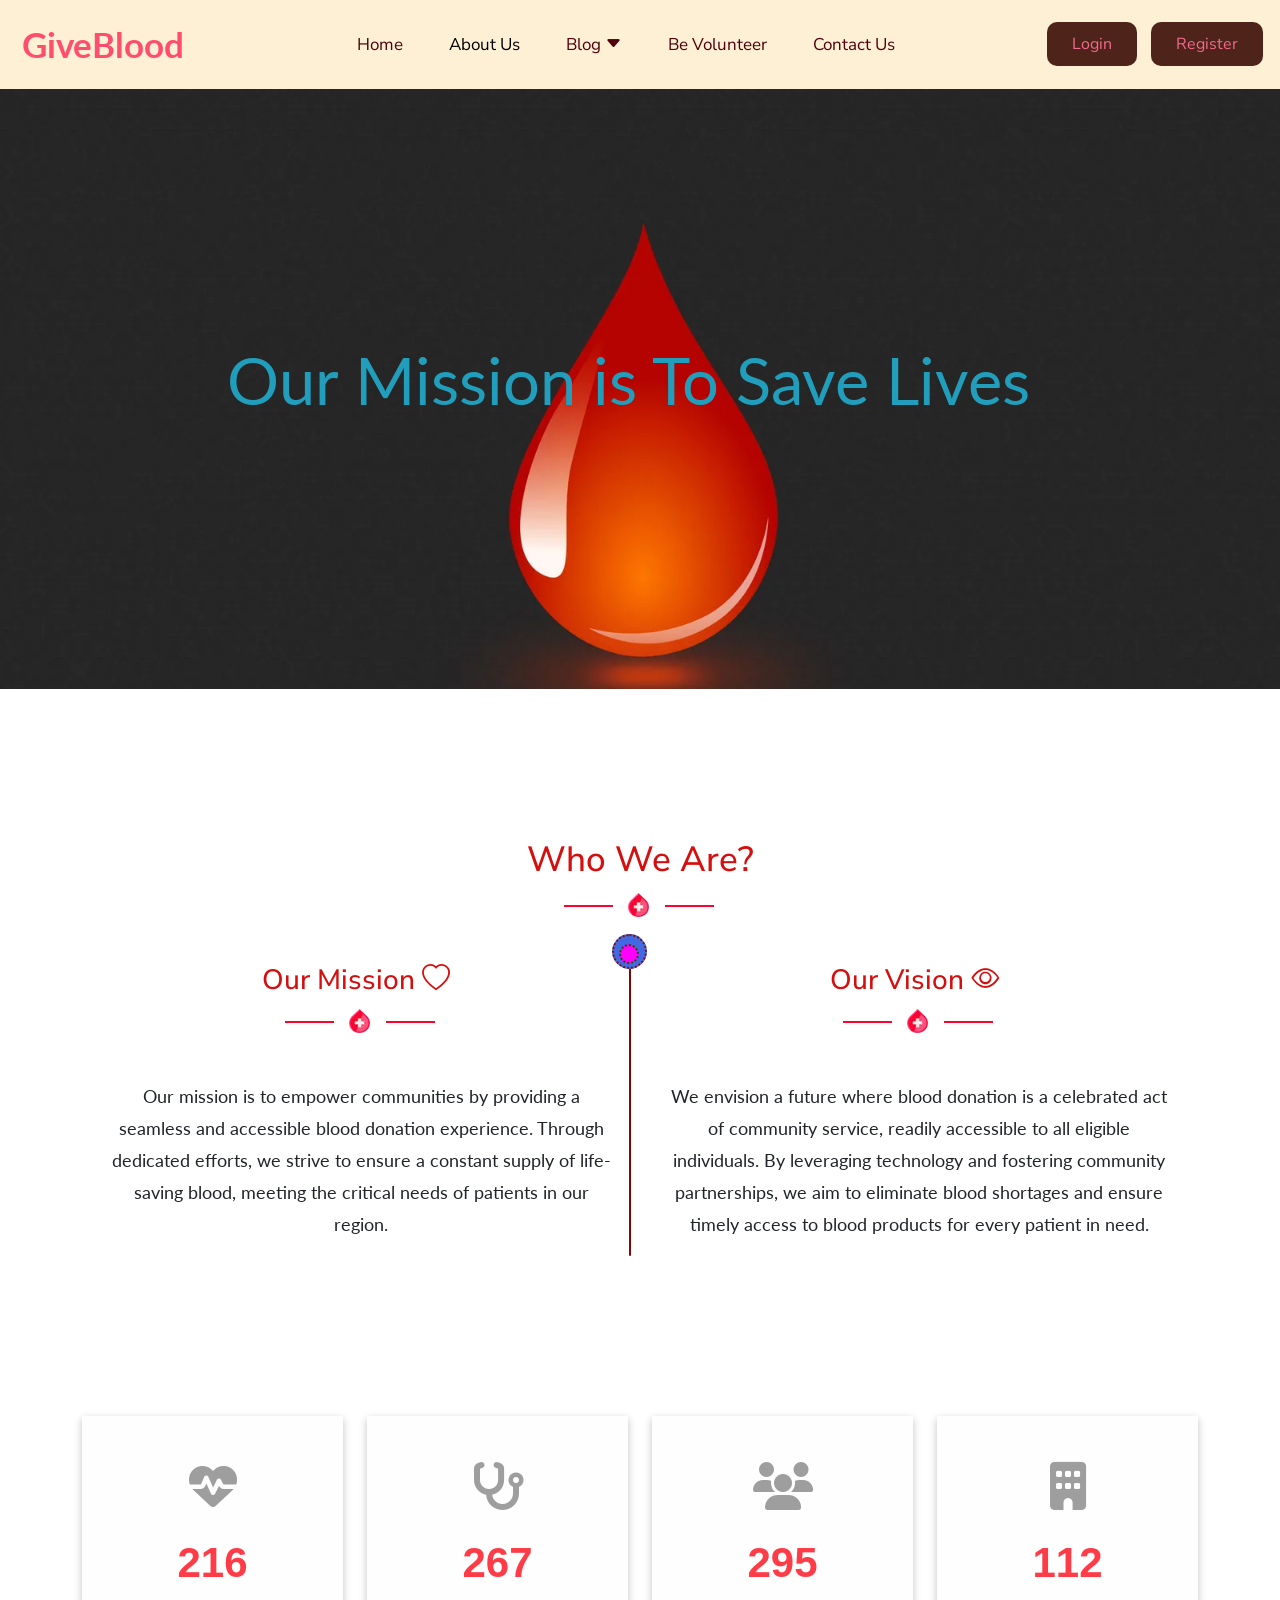
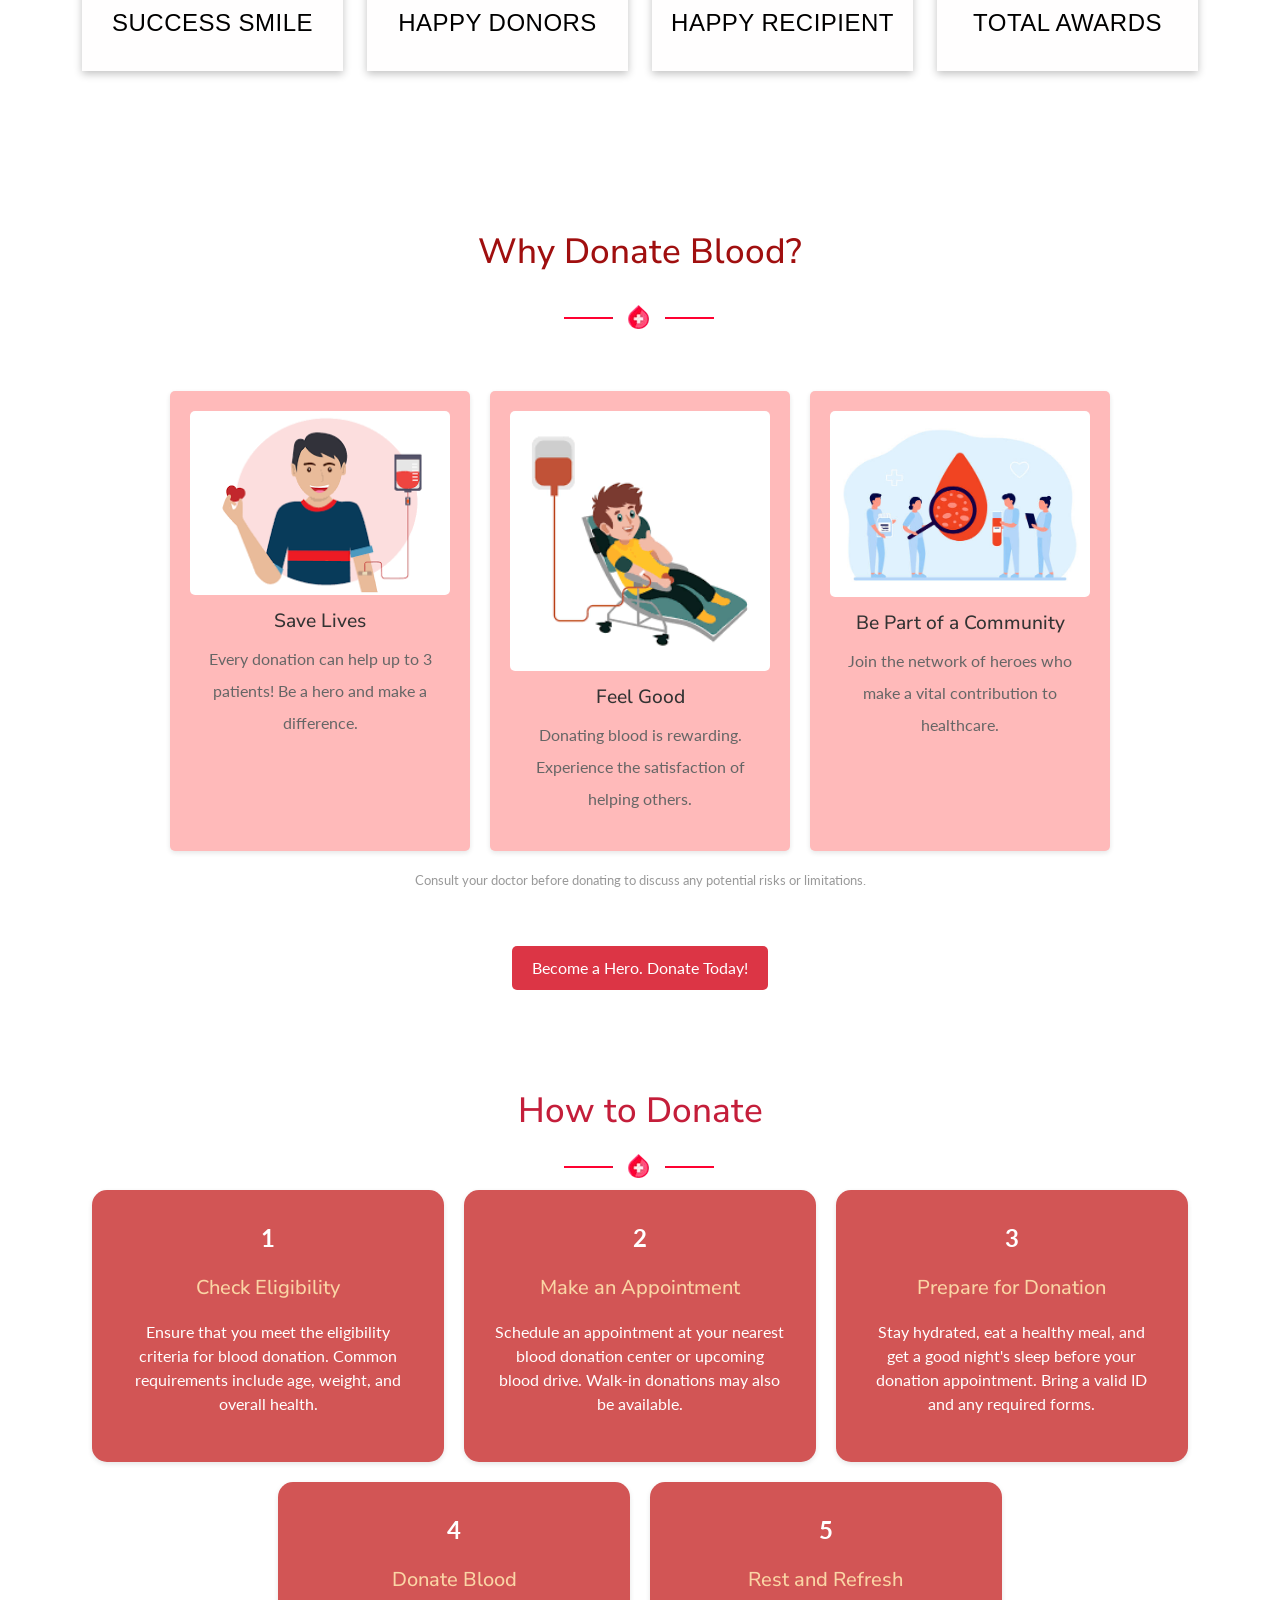
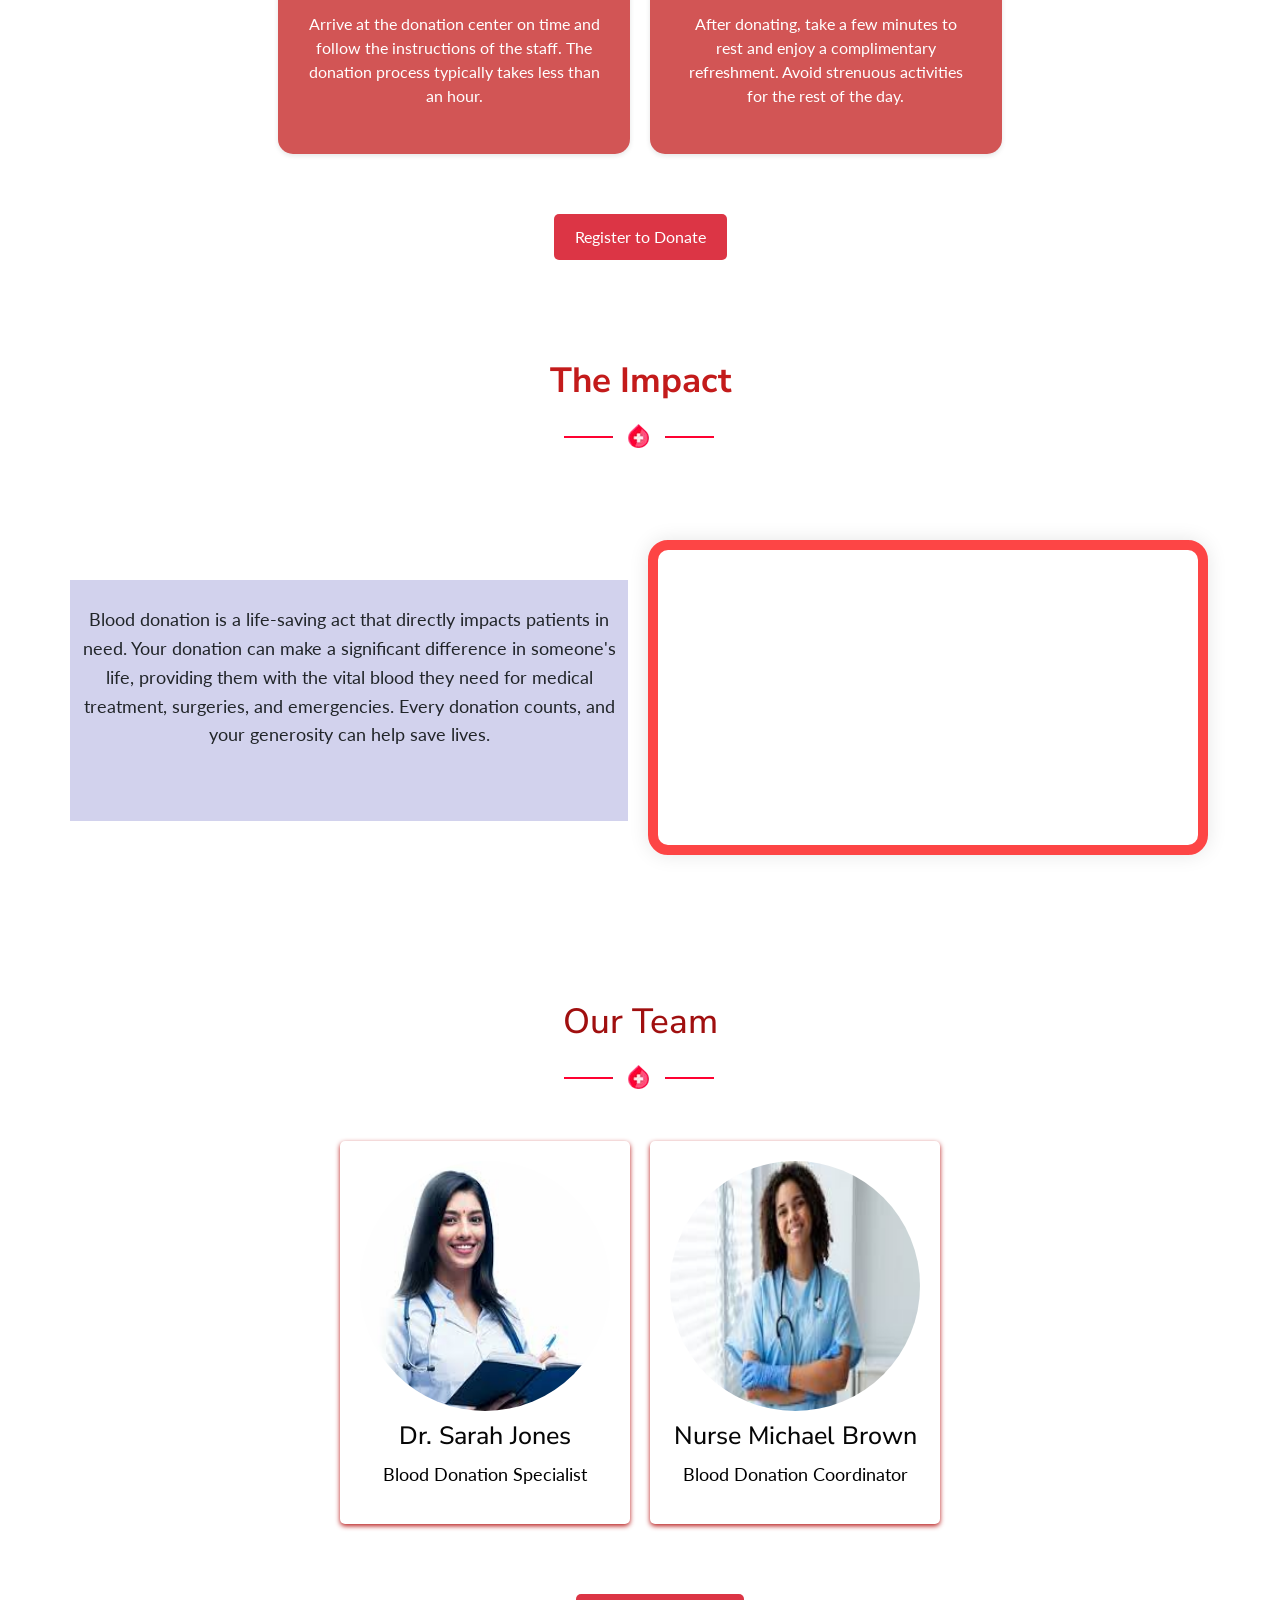
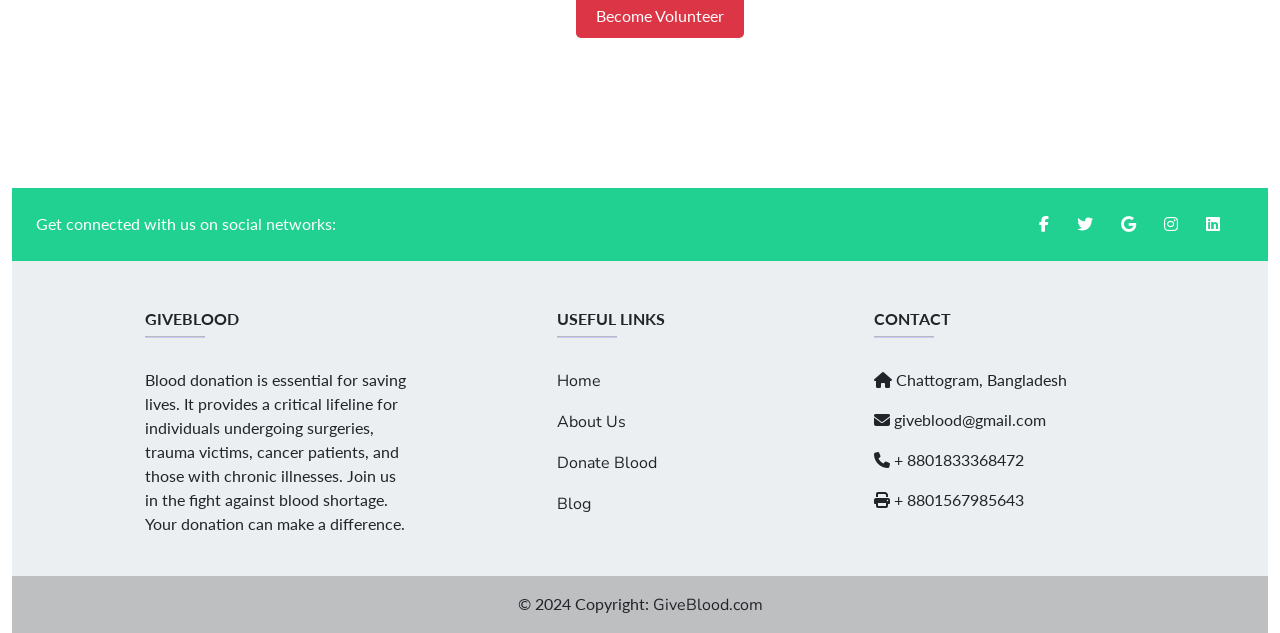
==== commit cf8c84ce: "crud" ====
--- a/about.html
+++ b/about.html
@@ -65,8 +65,8 @@
                   </li>
                 </ul>
                 <div class="button ms-auto">
-                  <button><a class="nav-link" href="login.html">Login</a></button>
-                  <button><a class="nav-link" href="register.html">Register</a></button>
+                  <button><a class="nav-link" href="login.php">Login</a></button>
+                  <button><a class="nav-link" href="register.php">Register</a></button>
               </div>
               </div>
             </div>
@@ -168,7 +168,7 @@
               </div>
             </div>
             <p class="disclaimer">Consult your doctor before donating to discuss any potential risks or limitations.</p>
-            <a href="login.html" class="btn btn-primary">Become a Hero. Donate Today!</a>
+            <a href="login.php" class="btn btn-primary">Become a Hero. Donate Today!</a>
           </section>
           <!-- why donate blood end -->
           
@@ -216,7 +216,7 @@
                     </div>
                 </div>
                 <div class="btn-container">
-                    <a href="register.html" class="btn">Register to Donate</a>
+                    <a href="register.php" class="btn">Register to Donate</a>
                 </div>
             </div>
         </section> 
